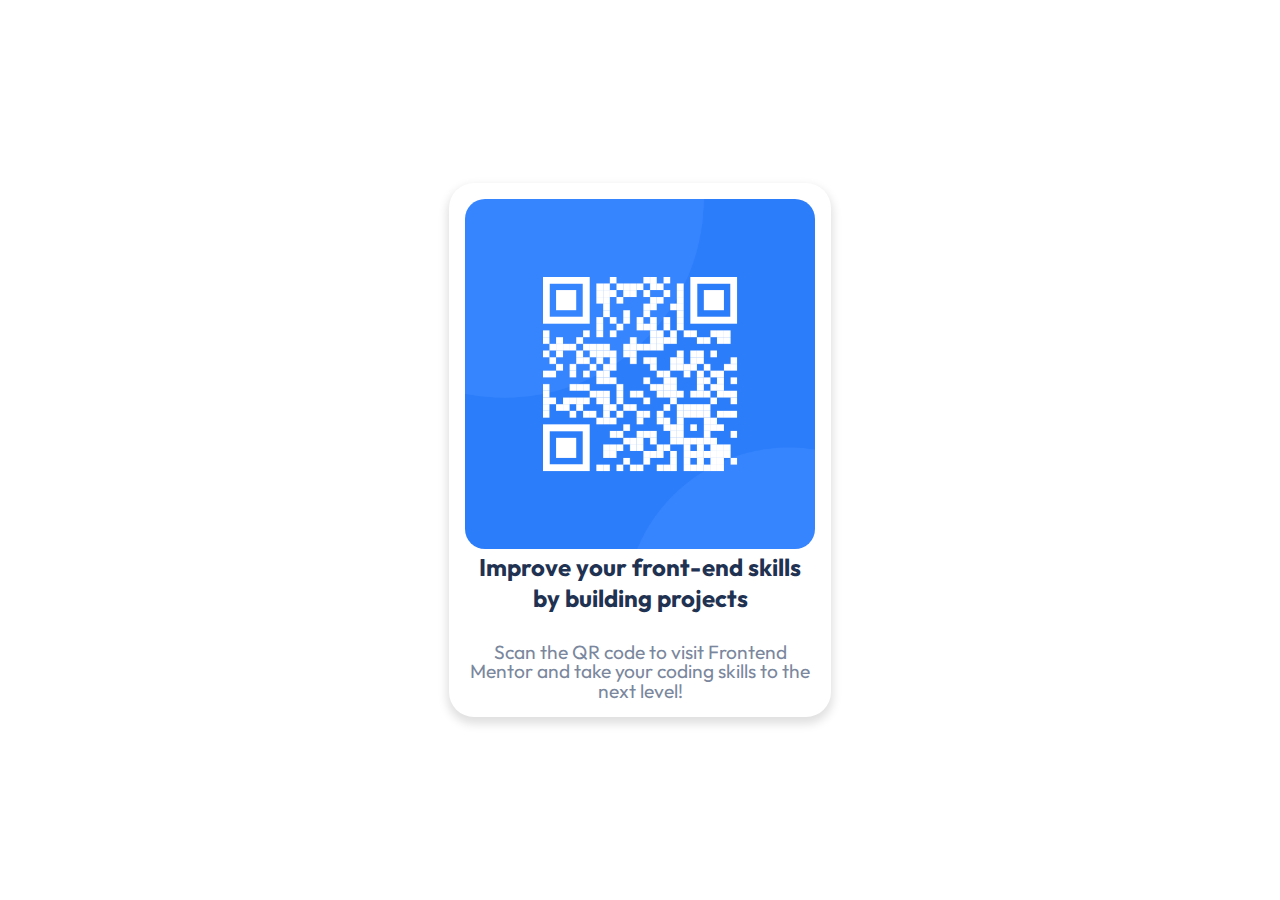
==== challenges/newbie/qr-code-component-main/index.html @ efce7f15 "Modify navigation structure" ====
<!DOCTYPE html>
<html lang="en">

<head>
  <meta charset="UTF-8">
  <meta name="viewport" content="width=device-width, initial-scale=1.0">
  <!-- displays site properly based on user's device -->

  <link rel="icon" type="image/png" sizes="32x32" href="./images/favicon-32x32.png">

  <title>Frontend Mentor | QR code component</title>
  <link rel="stylesheet" href="style.css">
</head>

<body>
  <div class="card">
    <div class="card-image">
      <img src="./images/image-qr-code.png" alt="qr-code">
    </div>

    <div class="card-body">
      <p class="card-title">
        Improve your front-end skills
        by building projects
      </p>
      <p class="card-text">
        Scan the QR code to visit Frontend Mentor and
        take your coding skills to the next level!
      </p>
    </div>
  </div>
</body>

</html>
---- challenges/newbie/qr-code-component-main/style.css ----
@import url('./reset.css');
@import url('https://fonts.googleapis.com/css2?family=Outfit:wght@400;700&display=swap');

/* General styles */
:root {
    --white: hsl(0, 0, 100%);
    --light-grey: hsl(212, 45% 89%);
    --grayish-blue: hsl(220, 15%, 55%);
    --dark-blue: hsl(218, 44%, 22%);
}

html,
body {
    min-height: 100vh;
}

body {
    display: flex;
    justify-content: center;
    align-items: center;
    padding: 0 20px;
}

p {
    font-family: 'Outfit', sans-serif;
    font-size: 15px;
}

/* Element styling */
.card {
    max-width: 350px;
    background-color: var(--white);
    border-radius: 25px;
    box-shadow: 0 5px 10px 2px rgba(0, 0, 0, 0.125);
    padding: 1em;
}

.card-image {
    max-width: 350px;
    margin: 0 auto;
    border-radius: 15px;
}

.card-image img {
    width: 100%;
    border-radius: 20px;
}

.card-body {
    max-width: 350px;
    padding: 2m 1.2em;
    text-align: center;
}

.card-title {
    font-weight: 700;
    font-size: 1.5rem;
    line-height: 1.3;
    color: var(--dark-blue);
}

.card-text {
    margin-top: 1.5em;
    font-size: 1.2rem;
    color: var(--grayish-blue);
    font-weight: 400;
}
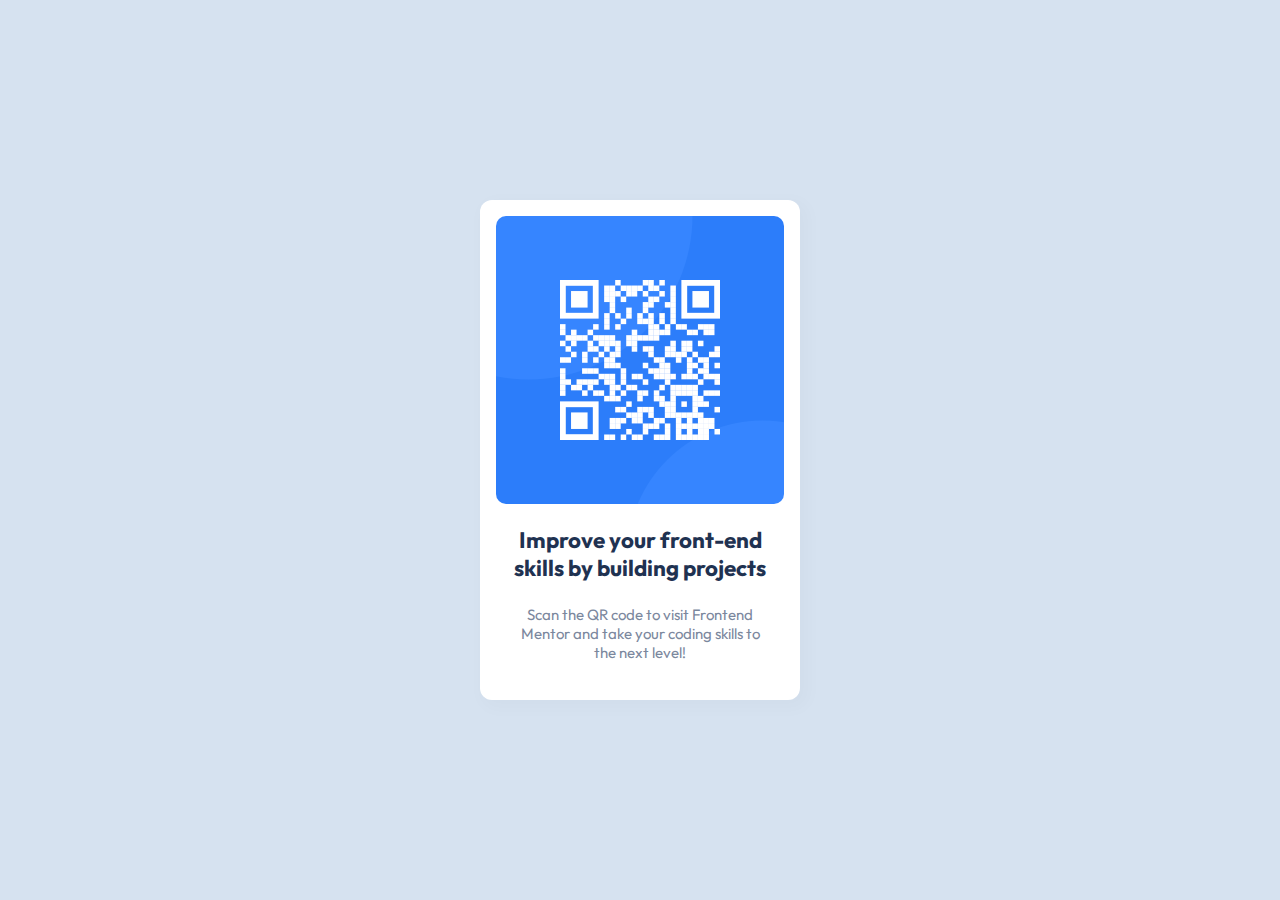
==== commit 3cbad5dd: "Modify layout and stylesheet" ====
--- a/challenges/newbie/qr-code-component-main/index.html
+++ b/challenges/newbie/qr-code-component-main/index.html
@@ -13,22 +13,18 @@
 </head>
 
 <body>
-  <div class="card">
-    <div class="card-image">
-      <img src="./images/image-qr-code.png" alt="qr-code">
-    </div>
+  <main class="card">
+    <img src="./images/image-qr-code.png" alt="qr-code">
 
-    <div class="card-body">
-      <p class="card-title">
-        Improve your front-end skills
-        by building projects
-      </p>
-      <p class="card-text">
-        Scan the QR code to visit Frontend Mentor and
-        take your coding skills to the next level!
-      </p>
-    </div>
-  </div>
+    <h1 class="card-title">
+      Improve your front-end skills
+      by building projects
+    </h1>
+    <p class="card-text">
+      Scan the QR code to visit Frontend Mentor and
+      take your coding skills to the next level!
+    </p>
+  </main>
 </body>
 
 </html>--- a/challenges/newbie/qr-code-component-main/style.css
+++ b/challenges/newbie/qr-code-component-main/style.css
@@ -1,67 +1,61 @@
-@import url('./reset.css');
+/* @import url('./reset.css'); */
 @import url('https://fonts.googleapis.com/css2?family=Outfit:wght@400;700&display=swap');
 
 /* General styles */
 :root {
-    --white: hsl(0, 0, 100%);
-    --light-grey: hsl(212, 45% 89%);
+    --light-gray: hsl(212, 45%, 89%);
     --grayish-blue: hsl(220, 15%, 55%);
     --dark-blue: hsl(218, 44%, 22%);
 }
 
-html,
-body {
-    min-height: 100vh;
+* {
+    margin: 0;
+    padding: 0;
+    box-sizing: border-box;
 }
 
 body {
-    display: flex;
-    justify-content: center;
-    align-items: center;
-    padding: 0 20px;
+    display: grid;
+    place-items: center;
+    min-height: 100vh;
+    background-color: var(--light-gray);
+    font-family: 'Outfit', sans-serif;
 }
 
-p {
-    font-family: 'Outfit', sans-serif;
-    font-size: 15px;
+img {
+    display: block;
+    max-width: 100%;
+    border-radius: 10px;
 }
 
 /* Element styling */
 .card {
-    max-width: 350px;
+    width: min(320px, 80%);
     background-color: var(--white);
-    border-radius: 25px;
-    box-shadow: 0 5px 10px 2px rgba(0, 0, 0, 0.125);
+    border-radius: 12px;
+    box-shadow: 5px 5px 15px 5px rgba(0, 0, 0, 0.02);
     padding: 1em;
-}
-
-.card-image {
-    max-width: 350px;
-    margin: 0 auto;
-    border-radius: 15px;
-}
-
-.card-image img {
-    width: 100%;
-    border-radius: 20px;
-}
-
-.card-body {
-    max-width: 350px;
-    padding: 2m 1.2em;
+    background-color: #fff;
     text-align: center;
 }
 
 .card-title {
-    font-weight: 700;
-    font-size: 1.5rem;
-    line-height: 1.3;
     color: var(--dark-blue);
+    padding: 1em 0;
+    font-size: clamp(1rem, 6vw, 1.4rem);
 }
 
 .card-text {
-    margin-top: 1.5em;
-    font-size: 1.2rem;
     color: var(--grayish-blue);
-    font-weight: 400;
+    padding-bottom: 1.5em;
+    font-size: 0.9375rem;
+    font-size: clamp(0.75rem, 4vw, 0.9375rem);
+}
+
+/* Media queries */
+@media (min-width: 21.875em) {
+    .card-text {
+        padding-left: 1em;
+        padding-right: 1em;
+    }
 }